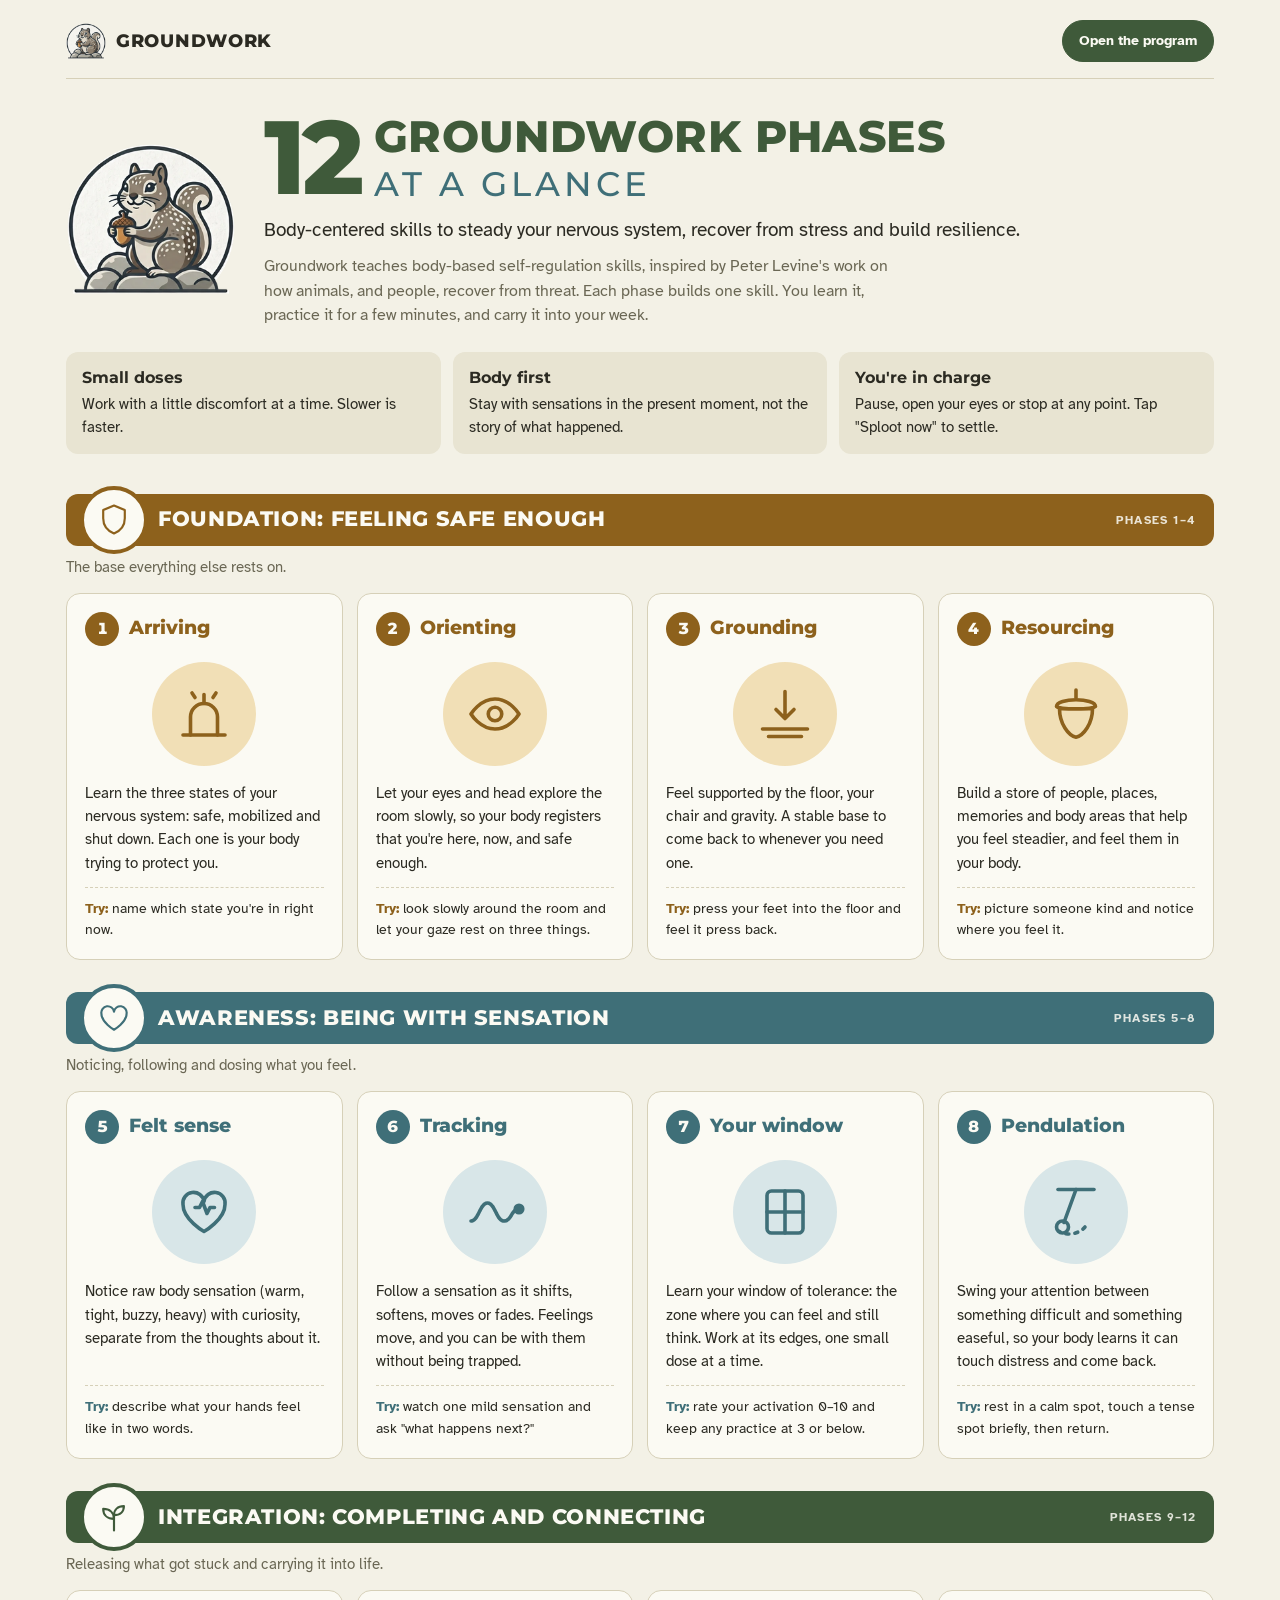
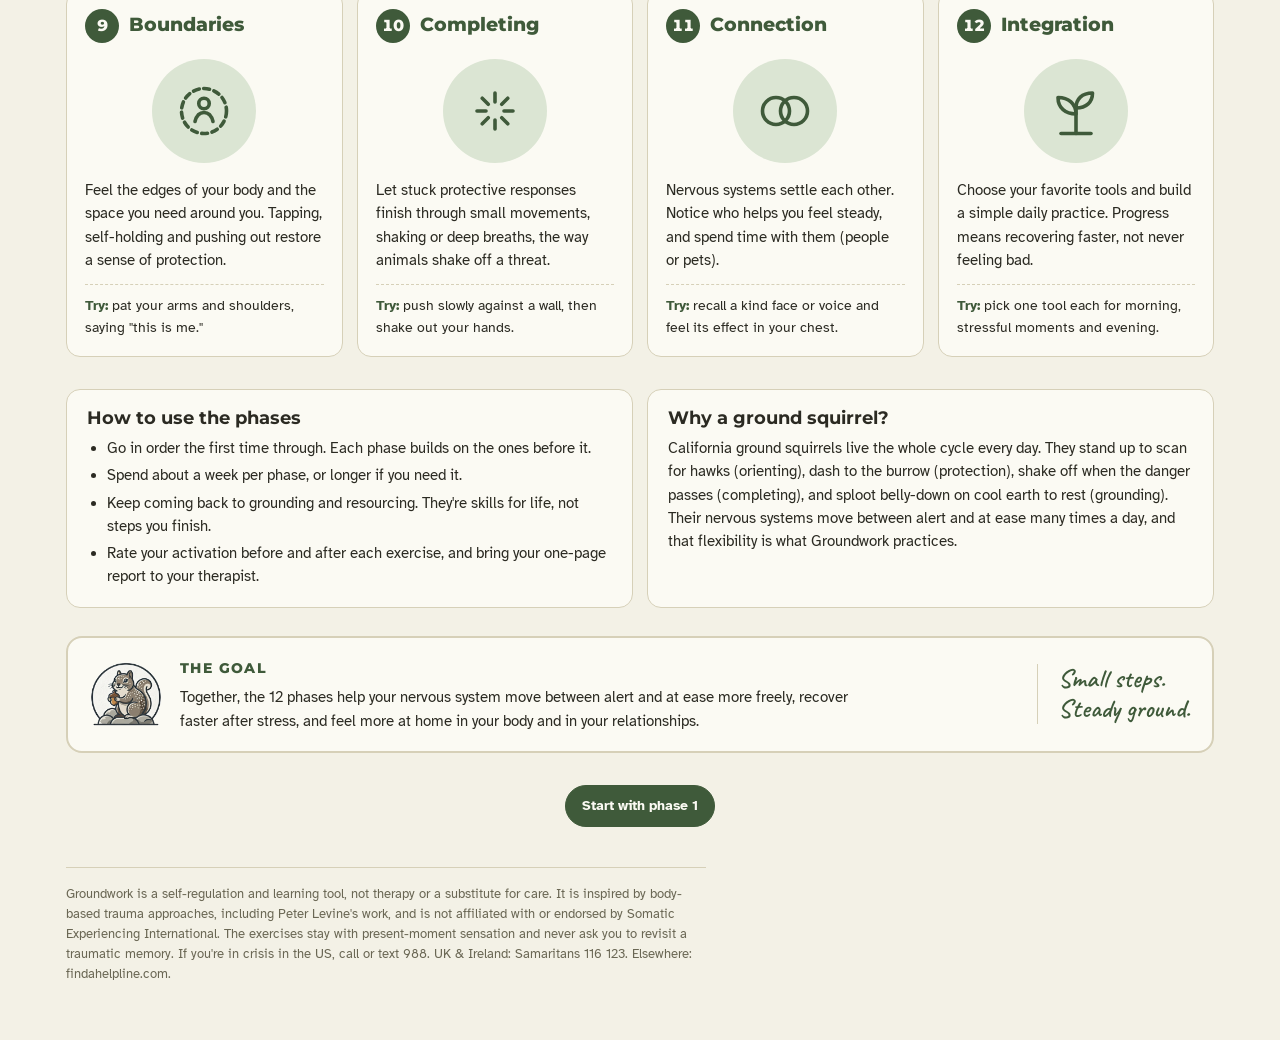
==== about.html @ a7e96fe9 "Add About page and an NIV verse for each phase - about.html: the 12 phases at a glance, as an infogr" ====
<!doctype html>
<html lang="en">
<head>
<meta charset="utf-8">
<meta name="viewport" content="width=device-width, initial-scale=1, viewport-fit=cover">
<title>About Groundwork</title>
<meta name="description" content="The 12 phases of Groundwork at a glance: what each skill is and a one-minute way to try it.">
<link rel="icon" type="image/png" href="assets/favicon.png">
<link rel="apple-touch-icon" href="assets/apple-touch-icon.png">
<link rel="preconnect" href="https://fonts.googleapis.com">
<link rel="stylesheet" href="https://fonts.googleapis.com/css2?family=Caveat:wght@600&family=Montserrat:wght@500;700;800&family=Atkinson+Hyperlegible:ital,wght@0,400;0,700;1,400&display=swap">
<style>
/* Layout: an infographic poster. Logo and title on top, then the 12 phases as numbered cards in three stages (foundation → awareness → integration), four per row on desktop, one column on phones. Tokens match index.html. */
:root {
  --bg: #f3f1e6; --surface: #fbfaf3; --sunk: #e8e4d2; --ink: #2b2a22; --muted: #6a6754; --line: #d6d0b8;
  --grass: #c08a2e; --grass-soft: #f1dfb6; --oak: #3f5a3a; --oak-soft: #dbe5d3; --calm: #3f6f78; --calm-soft: #d8e6e8; --amber: #8d611c;
  --display: "Montserrat", "Avenir Next", "Segoe UI", system-ui, sans-serif;
  --body: "Atkinson Hyperlegible", "Verdana", system-ui, sans-serif;
  color-scheme: light;
}
@media (prefers-color-scheme: dark) { :root:not([data-theme="light"]) {
  --bg: #1d1c16; --surface: #26251d; --sunk: #302e24; --ink: #ece7d6; --muted: #aaa48c; --line: #3f3c30;
  --grass: #e0aa4c; --grass-soft: #44381f; --oak: #9fbf8f; --oak-soft: #2c3627; --calm: #86b9c2; --calm-soft: #23363a; --amber: #e0aa4c; color-scheme: dark } }
:root[data-theme="dark"] {
  --bg: #1d1c16; --surface: #26251d; --sunk: #302e24; --ink: #ece7d6; --muted: #aaa48c; --line: #3f3c30;
  --grass: #e0aa4c; --grass-soft: #44381f; --oak: #9fbf8f; --oak-soft: #2c3627; --calm: #86b9c2; --calm-soft: #23363a; --amber: #e0aa4c; color-scheme: dark }

* { box-sizing: border-box }
:root { padding-top: env(safe-area-inset-top, 0px); padding-bottom: env(safe-area-inset-bottom, 0px) }
body { margin: 0; background: var(--bg); color: var(--ink); font: 16px/1.55 var(--body) }
img { max-width: 100% }
h1, h2, h3 { font-family: var(--display); line-height: 1.15; text-wrap: balance; margin: 0 }
a { color: var(--calm) }
:focus-visible { outline: 3px solid var(--calm); outline-offset: 2px }
.wrap { max-width: 1180px; margin: 0 auto; padding-left: max(16px, env(safe-area-inset-left, 0px)); padding-right: max(16px, env(safe-area-inset-right, 0px)); padding-block: 20px 56px }

nav.top { display: flex; justify-content: space-between; align-items: center; gap: 12px; flex-wrap: wrap; padding-bottom: 16px; border-bottom: 1px solid var(--line) }
nav.top .home { display: flex; align-items: center; gap: 10px; text-decoration: none; color: var(--ink); font: 800 18px var(--display); letter-spacing: .04em; text-transform: uppercase }
nav.top .home img { width: 40px; height: 40px }
.btn { display: inline-block; border: 1px solid var(--line); background: var(--surface); color: var(--ink); padding: 9px 16px; border-radius: 999px; font-weight: 700; font-size: 14px; text-decoration: none }
.btn.primary { background: var(--oak); border-color: var(--oak); color: var(--surface) }

header.hero { display: grid; grid-template-columns: 170px minmax(0, 1fr); gap: 28px; align-items: center; padding-block: 32px 24px }
header.hero > img { width: 170px; height: 170px }
header.hero h1 { display: flex; align-items: center; gap: 14px; margin-bottom: 12px; color: var(--oak) }
header.hero h1 .big { font-size: clamp(64px, 10vw, 104px); font-weight: 800; line-height: .85; letter-spacing: -.04em }
header.hero h1 .stack { display: grid; gap: 4px; text-transform: uppercase }
header.hero h1 .l1 { font-size: clamp(24px, 4vw, 44px); font-weight: 800; letter-spacing: .01em }
header.hero h1 .l2 { font-size: clamp(20px, 3.2vw, 34px); font-weight: 500; letter-spacing: .12em; color: var(--calm) }
header.hero .lede { color: var(--ink); font-size: 19px; margin-bottom: 8px }
header.hero p { margin: 0; max-width: 64ch; color: var(--muted); font-size: 16px }
@media (max-width: 640px) { header.hero { grid-template-columns: minmax(0, 1fr); text-align: center } header.hero > img { width: 130px; height: 130px; margin: 0 auto } header.hero h1 { justify-content: center; text-align: left } header.hero p { margin-inline: auto } }

.principles { display: grid; grid-template-columns: repeat(3, minmax(0, 1fr)); gap: 12px; margin-bottom: 40px }
.principles div { background: var(--sunk); border-radius: 12px; padding: 14px 16px; font-size: 15px }
.principles b { display: block; font-family: var(--display); font-size: 16px; margin-bottom: 2px }
@media (max-width: 720px) { .principles { grid-template-columns: minmax(0, 1fr) } }

section.stage { display: grid; gap: 14px; margin-bottom: 32px }
.banner { position: relative; display: flex; align-items: center; gap: 12px; background: var(--c); color: var(--surface); border-radius: 12px; min-height: 52px; padding: 8px 18px 8px 92px; flex-wrap: wrap; row-gap: 2px }
.banner .badge { position: absolute; left: 14px; top: 50%; transform: translateY(-50%); width: 68px; height: 68px; border-radius: 50%; background: var(--surface); border: 4px solid var(--c); color: var(--c); display: grid; place-items: center }
.banner .badge svg { width: 36px; height: 36px }
.banner h2 { font-size: clamp(16px, 2.2vw, 21px); font-weight: 800; text-transform: uppercase; letter-spacing: .03em; margin-right: auto; color: var(--surface) }
.banner .range { font: 700 12px/1 var(--body); letter-spacing: .1em; text-transform: uppercase; opacity: .85 }
.stage-sub { margin: -4px 0 0; color: var(--muted); font-size: 15px }
.cards { display: grid; grid-template-columns: repeat(4, minmax(0, 1fr)); gap: 14px }
@media (max-width: 980px) { .cards { grid-template-columns: repeat(2, minmax(0, 1fr)) } }
@media (max-width: 560px) { .cards { grid-template-columns: minmax(0, 1fr) } }
.stage.s1 { --c: var(--amber); --c-soft: var(--grass-soft) }
.stage.s2 { --c: var(--calm); --c-soft: var(--calm-soft) }
.stage.s3 { --c: var(--oak); --c-soft: var(--oak-soft) }

.card { background: var(--surface); border: 1px solid var(--line); border-radius: 14px; padding: 18px; display: grid; grid-template-rows: auto auto 1fr auto; gap: 12px; min-width: 0; text-decoration: none; color: var(--ink) }
.card:hover { border-color: var(--c) }
.card .head { display: flex; align-items: flex-start; gap: 10px }
.card .num { flex: none; width: 34px; height: 34px; border-radius: 50%; background: var(--c); color: var(--surface); display: grid; place-items: center; font: 800 16px/1 var(--display); font-variant-numeric: tabular-nums }
.card h3 { font-size: 19px; font-weight: 800; color: var(--c); padding-top: 5px }
.card .art { width: 104px; height: 104px; margin: 4px auto; border-radius: 50%; background: var(--c-soft); display: grid; place-items: center; color: var(--c) }
.card .art svg { width: 60px; height: 60px }
.card p { margin: 0; font-size: 15px }
.card .try { font-size: 14px; border-top: 1px dashed var(--line); padding-top: 10px }
.card .try b { color: var(--c) }

.goal { display: grid; grid-template-columns: 72px minmax(0, 1fr) auto; gap: 18px; align-items: center; border: 2px solid var(--line); border-radius: 16px; padding: 18px 22px; margin-top: 28px; background: var(--surface) }
.goal img { width: 72px; height: 72px }
.goal b { font: 800 14px/1 var(--display); letter-spacing: .1em; text-transform: uppercase; color: var(--oak) }
.goal p { margin: 6px 0 0; font-size: 15px; max-width: 70ch }
.goal .motto { font: 600 26px/1.15 "Caveat", "Segoe Script", cursive; color: var(--oak); border-left: 1px solid var(--line); padding-left: 20px; margin: 0; white-space: nowrap }
@media (max-width: 720px) { .goal { grid-template-columns: 56px minmax(0, 1fr) } .goal img { width: 56px; height: 56px } .goal .motto { grid-column: 1 / -1; border-left: 0; padding-left: 0; text-align: center } }
.notes { display: grid; grid-template-columns: repeat(2, minmax(0, 1fr)); gap: 14px; margin-top: 8px }
.notes > div { border: 1px solid var(--line); border-radius: 14px; padding: 18px 20px; background: var(--surface) }
.notes h2 { font-size: 18px; margin-bottom: 8px }
.notes p, .notes ul { margin: 0; font-size: 15px }
.notes ul { padding-left: 20px; display: grid; gap: 4px }
@media (max-width: 720px) { .notes { grid-template-columns: minmax(0, 1fr) } }
.cta { display: flex; justify-content: center; gap: 12px; flex-wrap: wrap; margin-top: 32px }
footer { color: var(--muted); font-size: 13px; border-top: 1px solid var(--line); margin-top: 40px; padding-top: 16px; max-width: 80ch }
</style>
</head>
<body>
<div class="wrap">
  <nav class="top" aria-label="Site">
    <a class="home" href="./"><img src="assets/emblem.png" alt="">Groundwork</a>
    <a class="btn primary" href="./">Open the program</a>
  </nav>

  <header class="hero">
    <img src="assets/emblem.png" alt="Groundwork logo: a California ground squirrel holding an acorn on rocks">
    <div>
      <h1><span class="big">12</span><span class="stack"><span class="l1">Groundwork phases</span><span class="l2">at a glance</span></span></h1>
      <p class="lede">Body-centered skills to steady your nervous system, recover from stress and build resilience.</p>
      <p>Groundwork teaches body-based self-regulation skills, inspired by Peter Levine's work on how animals, and people, recover from threat. Each phase builds one skill. You learn it, practice it for a few minutes, and carry it into your week.</p>
    </div>
  </header>

  <div class="principles">
    <div><b>Small doses</b>Work with a little discomfort at a time. Slower is faster.</div>
    <div><b>Body first</b>Stay with sensations in the present moment, not the story of what happened.</div>
    <div><b>You're in charge</b>Pause, open your eyes or stop at any point. Tap "Sploot now" to settle.</div>
  </div>

  <section class="stage s1" aria-labelledby="st1">
    <div class="banner"><span class="badge"><svg viewBox="0 0 40 40" fill="none" stroke="currentColor" stroke-width="2.4" stroke-linecap="round" stroke-linejoin="round" aria-hidden="true"><path d="M20 4 8 9v9c0 8 5 14 12 17 7-3 12-9 12-17V9L20 4Z"/></svg></span><h2 id="st1">Foundation: feeling safe enough</h2><span class="range">Phases 1–4</span></div>
    <p class="stage-sub">The base everything else rests on.</p>
    <div class="cards">
      <a class="card" href="./#phase-1">
        <div class="head"><span class="num">1</span><h3>Arriving</h3></div>
        <div class="art"><svg viewBox="0 0 40 40" fill="none" stroke="currentColor" stroke-width="2.4" stroke-linecap="round" stroke-linejoin="round" aria-hidden="true"><path d="M6 34h28"/><path d="M11 34V22a9 9 0 0 1 18 0v12"/><path d="M20 13V7m-6 2-2-3m14 3 2-3"/></svg></div>
        <p>Learn the three states of your nervous system: safe, mobilized and shut down. Each one is your body trying to protect you.</p>
        <div class="try"><b>Try:</b> name which state you're in right now.</div>
      </a>
      <a class="card" href="./#phase-2">
        <div class="head"><span class="num">2</span><h3>Orienting</h3></div>
        <div class="art"><svg viewBox="0 0 40 40" fill="none" stroke="currentColor" stroke-width="2.4" stroke-linecap="round" stroke-linejoin="round" aria-hidden="true"><path d="M4 20s6-10 16-10 16 10 16 10-6 10-16 10S4 20 4 20Z"/><circle cx="20" cy="20" r="4.5"/></svg></div>
        <p>Let your eyes and head explore the room slowly, so your body registers that you're here, now, and safe enough.</p>
        <div class="try"><b>Try:</b> look slowly around the room and let your gaze rest on three things.</div>
      </a>
      <a class="card" href="./#phase-3">
        <div class="head"><span class="num">3</span><h3>Grounding</h3></div>
        <div class="art"><svg viewBox="0 0 40 40" fill="none" stroke="currentColor" stroke-width="2.4" stroke-linecap="round" stroke-linejoin="round" aria-hidden="true"><path d="M20 5v18m-6-6 6 6 6-6"/><path d="M5 30h30M9 35h22"/></svg></div>
        <p>Feel supported by the floor, your chair and gravity. A stable base to come back to whenever you need one.</p>
        <div class="try"><b>Try:</b> press your feet into the floor and feel it press back.</div>
      </a>
      <a class="card" href="./#phase-4">
        <div class="head"><span class="num">4</span><h3>Resourcing</h3></div>
        <div class="art"><svg viewBox="0 0 40 40" fill="none" stroke="currentColor" stroke-width="2.4" stroke-linecap="round" stroke-linejoin="round" aria-hidden="true"><path d="M20 4v5"/><path d="M7 15c0-6 26-6 26 0 0 2-26 2-26 0Z"/><path d="M9 16.5h22c0 10-6 18-11 19-5-1-11-9-11-19Z"/></svg></div>
        <p>Build a store of people, places, memories and body areas that help you feel steadier, and feel them in your body.</p>
        <div class="try"><b>Try:</b> picture someone kind and notice where you feel it.</div>
      </a>
    </div>
  </section>

  <section class="stage s2" aria-labelledby="st2">
    <div class="banner"><span class="badge"><svg viewBox="0 0 40 40" fill="none" stroke="currentColor" stroke-width="2.4" stroke-linecap="round" stroke-linejoin="round" aria-hidden="true"><path d="M20 33S6 25 6 15a7 7 0 0 1 14-2 7 7 0 0 1 14 2c0 10-14 18-14 18Z"/></svg></span><h2 id="st2">Awareness: being with sensation</h2><span class="range">Phases 5–8</span></div>
    <p class="stage-sub">Noticing, following and dosing what you feel.</p>
    <div class="cards">
      <a class="card" href="./#phase-5">
        <div class="head"><span class="num">5</span><h3>Felt sense</h3></div>
        <div class="art"><svg viewBox="0 0 40 40" fill="none" stroke="currentColor" stroke-width="2.4" stroke-linecap="round" stroke-linejoin="round" aria-hidden="true"><path d="M20 33S6 25 6 15a7 7 0 0 1 14-2 7 7 0 0 1 14 2c0 10-14 18-14 18Z"/><path d="M14 17h3l2-4 3 8 2-4h3"/></svg></div>
        <p>Notice raw body sensation (warm, tight, buzzy, heavy) with curiosity, separate from the thoughts about it.</p>
        <div class="try"><b>Try:</b> describe what your hands feel like in two words.</div>
      </a>
      <a class="card" href="./#phase-6">
        <div class="head"><span class="num">6</span><h3>Tracking</h3></div>
        <div class="art"><svg viewBox="0 0 40 40" fill="none" stroke="currentColor" stroke-width="2.4" stroke-linecap="round" stroke-linejoin="round" aria-hidden="true"><path d="M4 26c5 0 6-12 11-12s6 12 11 12 5-8 10-8" stroke-dasharray="1 0"/><circle cx="36" cy="18" r="2.5" fill="currentColor"/></svg></div>
        <p>Follow a sensation as it shifts, softens, moves or fades. Feelings move, and you can be with them without being trapped.</p>
        <div class="try"><b>Try:</b> watch one mild sensation and ask "what happens next?"</div>
      </a>
      <a class="card" href="./#phase-7">
        <div class="head"><span class="num">7</span><h3>Your window</h3></div>
        <div class="art"><svg viewBox="0 0 40 40" fill="none" stroke="currentColor" stroke-width="2.4" stroke-linecap="round" stroke-linejoin="round" aria-hidden="true"><rect x="8" y="6" width="24" height="28" rx="3"/><path d="M8 20h24M20 6v28"/></svg></div>
        <p>Learn your window of tolerance: the zone where you can feel and still think. Work at its edges, one small dose at a time.</p>
        <div class="try"><b>Try:</b> rate your activation 0–10 and keep any practice at 3 or below.</div>
      </a>
      <a class="card" href="./#phase-8">
        <div class="head"><span class="num">8</span><h3>Pendulation</h3></div>
        <div class="art"><svg viewBox="0 0 40 40" fill="none" stroke="currentColor" stroke-width="2.4" stroke-linecap="round" stroke-linejoin="round" aria-hidden="true"><path d="M8 5h24"/><path d="M20 5l-8 22"/><circle cx="11" cy="30" r="4"/><path d="M26 30a14 14 0 0 1-17 3" stroke-dasharray="2 4"/></svg></div>
        <p>Swing your attention between something difficult and something easeful, so your body learns it can touch distress and come back.</p>
        <div class="try"><b>Try:</b> rest in a calm spot, touch a tense spot briefly, then return.</div>
      </a>
    </div>
  </section>

  <section class="stage s3" aria-labelledby="st3">
    <div class="banner"><span class="badge"><svg viewBox="0 0 40 40" fill="none" stroke="currentColor" stroke-width="2.4" stroke-linecap="round" stroke-linejoin="round" aria-hidden="true"><path d="M20 35V18"/><path d="M20 22c0-7-5-11-12-11 0 7 5 11 12 11Z"/><path d="M20 18c0-6 4-10 11-10 0 6-4 10-11 10Z"/></svg></span><h2 id="st3">Integration: completing and connecting</h2><span class="range">Phases 9–12</span></div>
    <p class="stage-sub">Releasing what got stuck and carrying it into life.</p>
    <div class="cards">
      <a class="card" href="./#phase-9">
        <div class="head"><span class="num">9</span><h3>Boundaries</h3></div>
        <div class="art"><svg viewBox="0 0 40 40" fill="none" stroke="currentColor" stroke-width="2.4" stroke-linecap="round" stroke-linejoin="round" aria-hidden="true"><circle cx="20" cy="20" r="15" stroke-dasharray="4 3"/><circle cx="20" cy="15" r="3.5"/><path d="M14 27c1-4 3-6 6-6s5 2 6 6"/></svg></div>
        <p>Feel the edges of your body and the space you need around you. Tapping, self-holding and pushing out restore a sense of protection.</p>
        <div class="try"><b>Try:</b> pat your arms and shoulders, saying "this is me."</div>
      </a>
      <a class="card" href="./#phase-10">
        <div class="head"><span class="num">10</span><h3>Completing</h3></div>
        <div class="art"><svg viewBox="0 0 40 40" fill="none" stroke="currentColor" stroke-width="2.4" stroke-linecap="round" stroke-linejoin="round" aria-hidden="true"><path d="M20 8v6M20 26v6M8 20h6M26 20h6M11.5 11.5l4 4M24.5 24.5l4 4M28.5 11.5l-4 4M15.5 24.5l-4 4"/></svg></div>
        <p>Let stuck protective responses finish through small movements, shaking or deep breaths, the way animals shake off a threat.</p>
        <div class="try"><b>Try:</b> push slowly against a wall, then shake out your hands.</div>
      </a>
      <a class="card" href="./#phase-11">
        <div class="head"><span class="num">11</span><h3>Connection</h3></div>
        <div class="art"><svg viewBox="0 0 40 40" fill="none" stroke="currentColor" stroke-width="2.4" stroke-linecap="round" stroke-linejoin="round" aria-hidden="true"><circle cx="14" cy="20" r="9"/><circle cx="26" cy="20" r="9"/></svg></div>
        <p>Nervous systems settle each other. Notice who helps you feel steady, and spend time with them (people or pets).</p>
        <div class="try"><b>Try:</b> recall a kind face or voice and feel its effect in your chest.</div>
      </a>
      <a class="card" href="./#phase-12">
        <div class="head"><span class="num">12</span><h3>Integration</h3></div>
        <div class="art"><svg viewBox="0 0 40 40" fill="none" stroke="currentColor" stroke-width="2.4" stroke-linecap="round" stroke-linejoin="round" aria-hidden="true"><path d="M20 35V18"/><path d="M20 22c0-7-5-11-12-11 0 7 5 11 12 11Z"/><path d="M20 18c0-6 4-10 11-10 0 6-4 10-11 10Z"/><path d="M10 35h20"/></svg></div>
        <p>Choose your favorite tools and build a simple daily practice. Progress means recovering faster, not never feeling bad.</p>
        <div class="try"><b>Try:</b> pick one tool each for morning, stressful moments and evening.</div>
      </a>
    </div>
  </section>

  <div class="notes">
    <div>
      <h2>How to use the phases</h2>
      <ul>
        <li>Go in order the first time through. Each phase builds on the ones before it.</li>
        <li>Spend about a week per phase, or longer if you need it.</li>
        <li>Keep coming back to grounding and resourcing. They're skills for life, not steps you finish.</li>
        <li>Rate your activation before and after each exercise, and bring your one-page report to your therapist.</li>
      </ul>
    </div>
    <div>
      <h2>Why a ground squirrel?</h2>
      <p>California ground squirrels live the whole cycle every day. They stand up to scan for hawks (orienting), dash to the burrow (protection), shake off when the danger passes (completing), and sploot belly-down on cool earth to rest (grounding). Their nervous systems move between alert and at ease many times a day, and that flexibility is what Groundwork practices.</p>
    </div>
  </div>

  <div class="goal">
    <img src="assets/emblem.png" alt="">
    <div><b>The goal</b><p>Together, the 12 phases help your nervous system move between alert and at ease more freely, recover faster after stress, and feel more at home in your body and in your relationships.</p></div>
    <p class="motto">Small steps.<br>Steady ground.</p>
  </div>

  <div class="cta"><a class="btn primary" href="./">Start with phase 1</a></div>

  <footer>Groundwork is a self-regulation and learning tool, not therapy or a substitute for care. It is inspired by body-based trauma approaches, including Peter Levine's work, and is not affiliated with or endorsed by Somatic Experiencing International. The exercises stay with present-moment sensation and never ask you to revisit a traumatic memory. If you're in crisis in the US, call or text 988. UK &amp; Ireland: Samaritans 116 123. Elsewhere: findahelpline.com.</footer>
</div>
</body>
</html>
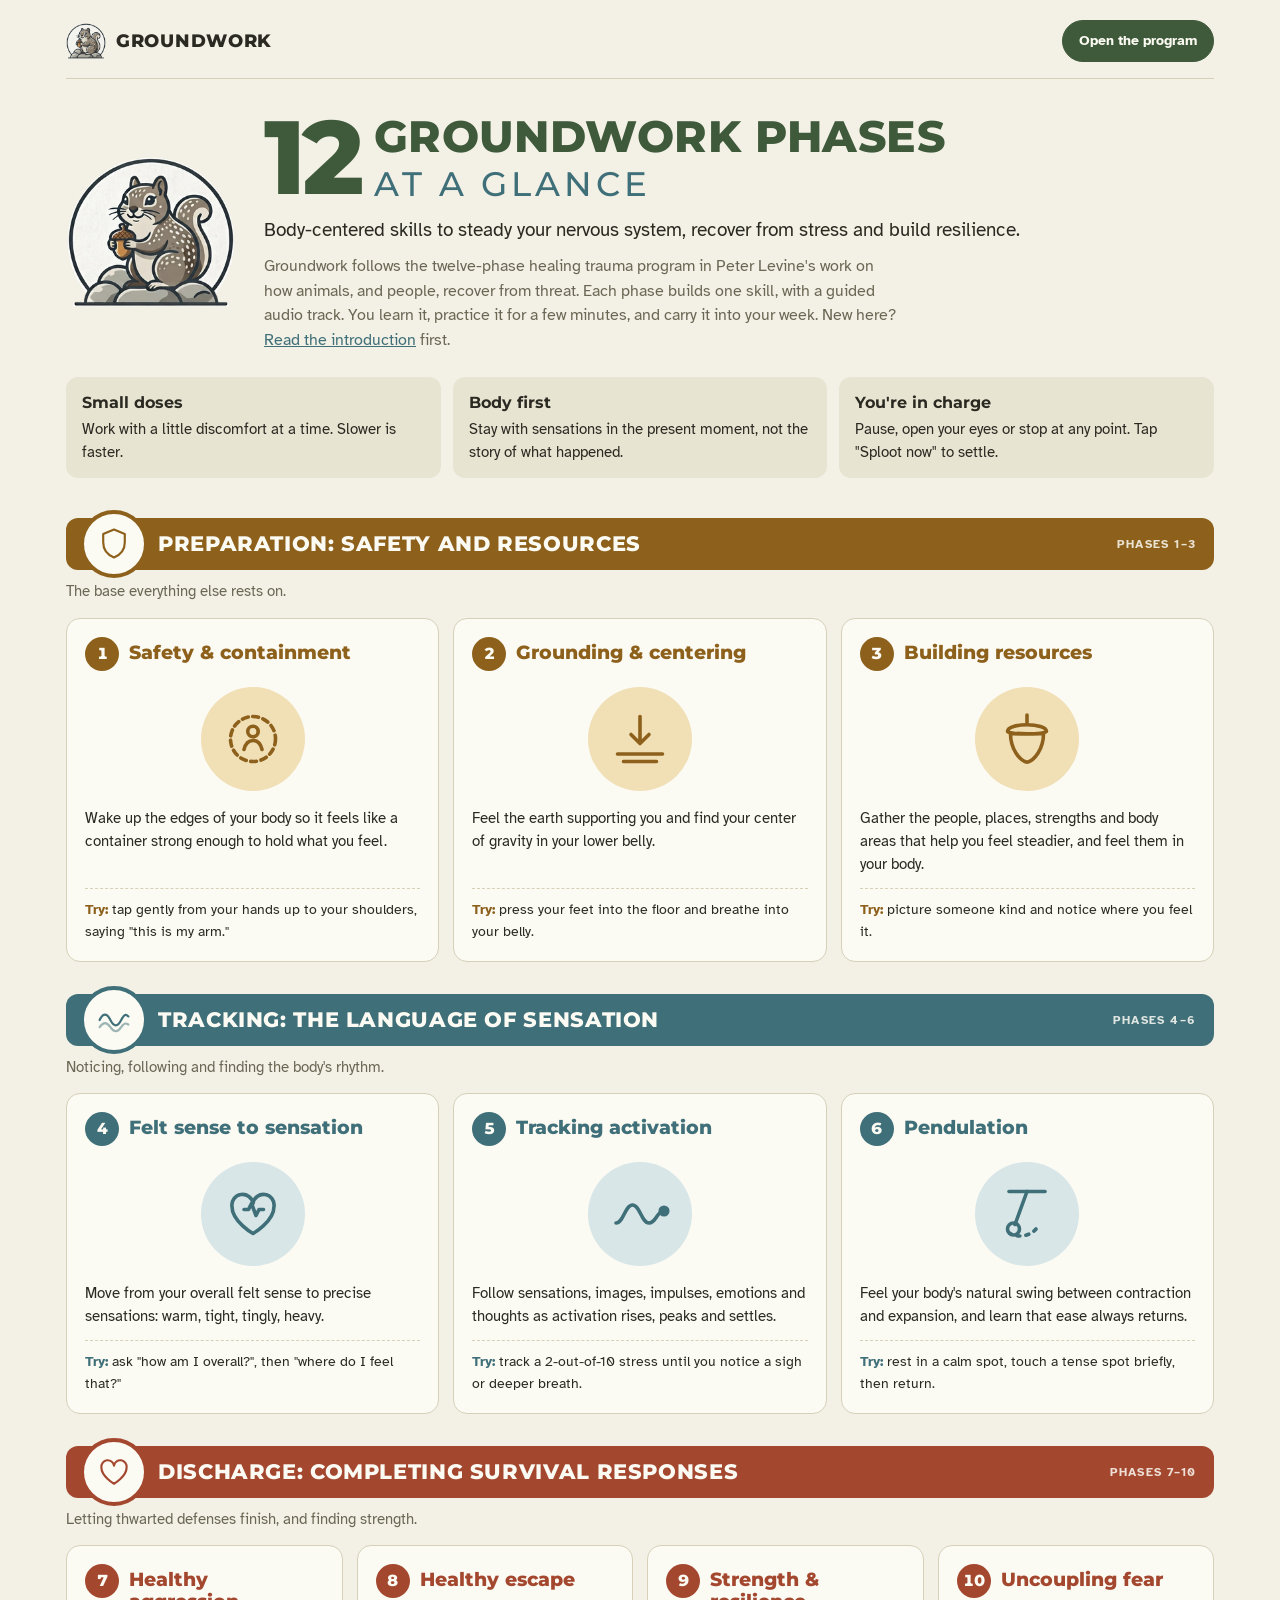
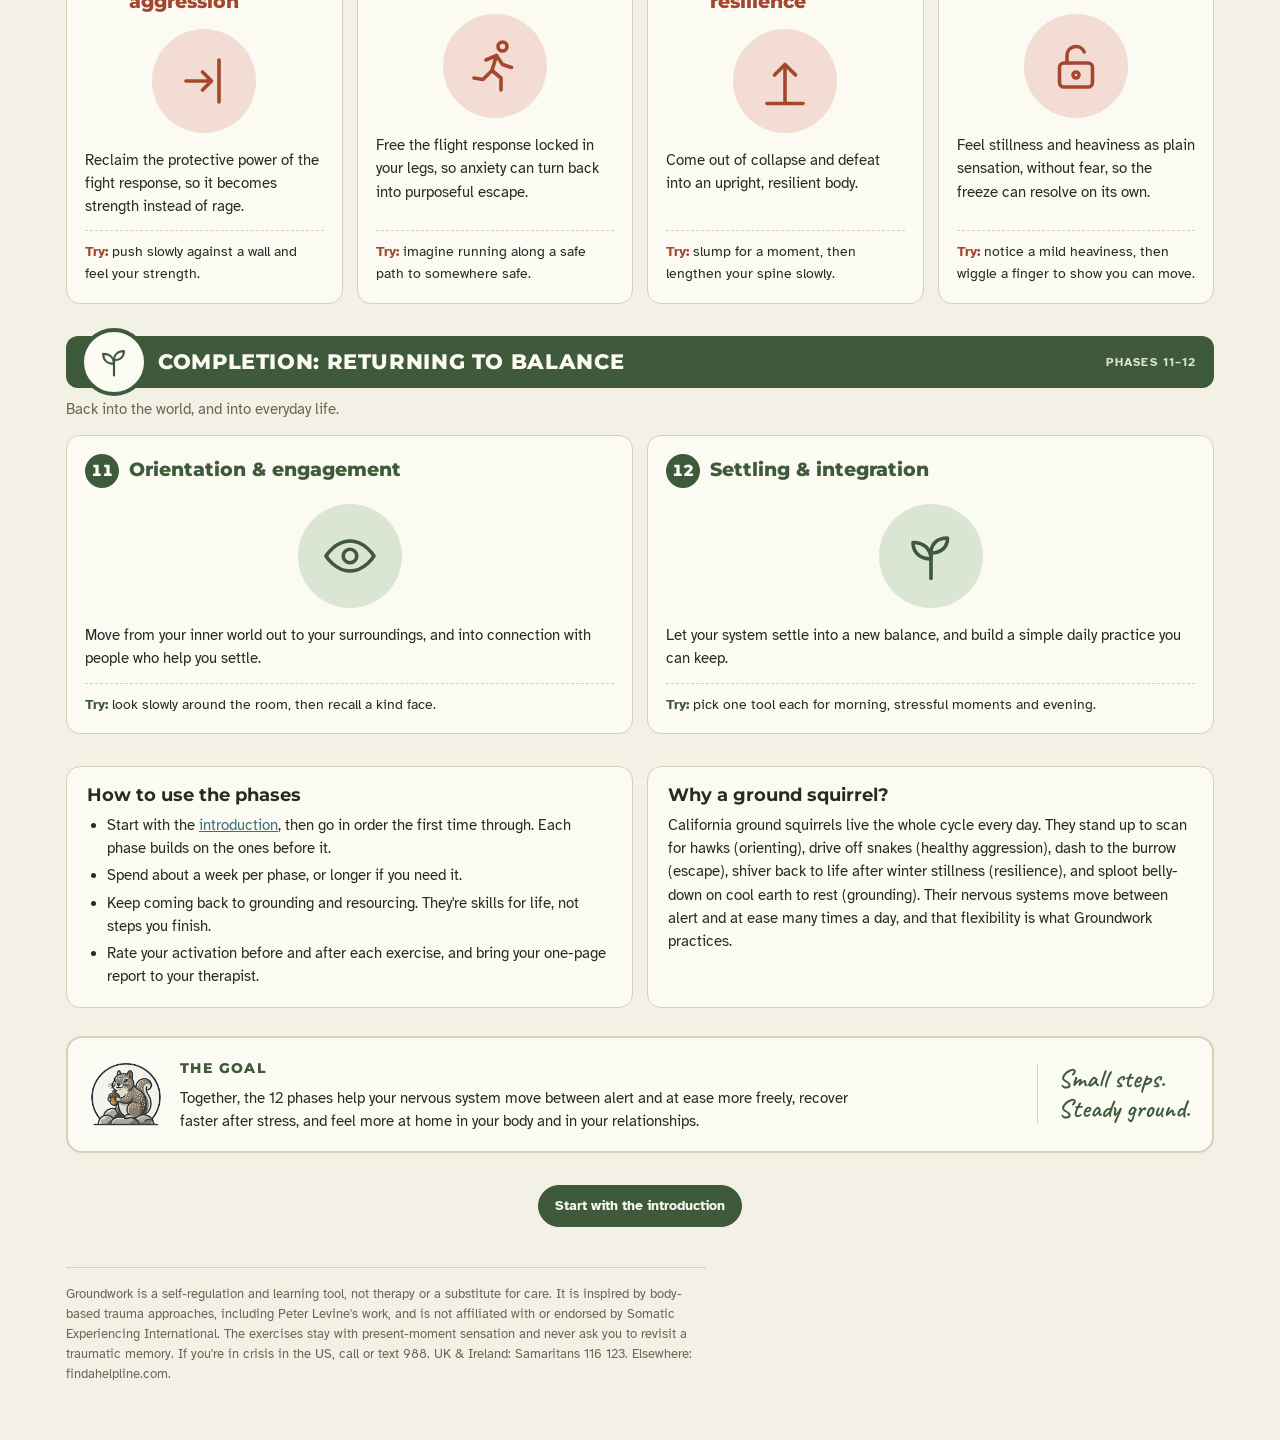
==== commit 2b854370: "Restructure Groundwork around Levine's twelve-phase program Add an Introduction (what trauma is, cau" ====
--- a/about.html
+++ b/about.html
@@ -13,17 +13,17 @@
 /* Layout: an infographic poster. Logo and title on top, then the 12 phases as numbered cards in three stages (foundation → awareness → integration), four per row on desktop, one column on phones. Tokens match index.html. */
 :root {
   --bg: #f3f1e6; --surface: #fbfaf3; --sunk: #e8e4d2; --ink: #2b2a22; --muted: #6a6754; --line: #d6d0b8;
-  --grass: #c08a2e; --grass-soft: #f1dfb6; --oak: #3f5a3a; --oak-soft: #dbe5d3; --calm: #3f6f78; --calm-soft: #d8e6e8; --amber: #8d611c;
+  --grass: #c08a2e; --grass-soft: #f1dfb6; --oak: #3f5a3a; --oak-soft: #dbe5d3; --calm: #3f6f78; --calm-soft: #d8e6e8; --amber: #8d611c; --adobe: #a4472f; --adobe-soft: #f2dcd3;
   --display: "Montserrat", "Avenir Next", "Segoe UI", system-ui, sans-serif;
   --body: "Atkinson Hyperlegible", "Verdana", system-ui, sans-serif;
   color-scheme: light;
 }
 @media (prefers-color-scheme: dark) { :root:not([data-theme="light"]) {
   --bg: #1d1c16; --surface: #26251d; --sunk: #302e24; --ink: #ece7d6; --muted: #aaa48c; --line: #3f3c30;
-  --grass: #e0aa4c; --grass-soft: #44381f; --oak: #9fbf8f; --oak-soft: #2c3627; --calm: #86b9c2; --calm-soft: #23363a; --amber: #e0aa4c; color-scheme: dark } }
+  --grass: #e0aa4c; --grass-soft: #44381f; --oak: #9fbf8f; --oak-soft: #2c3627; --calm: #86b9c2; --calm-soft: #23363a; --amber: #e0aa4c; --adobe: #e08a6e; --adobe-soft: #3d2620; color-scheme: dark } }
 :root[data-theme="dark"] {
   --bg: #1d1c16; --surface: #26251d; --sunk: #302e24; --ink: #ece7d6; --muted: #aaa48c; --line: #3f3c30;
-  --grass: #e0aa4c; --grass-soft: #44381f; --oak: #9fbf8f; --oak-soft: #2c3627; --calm: #86b9c2; --calm-soft: #23363a; --amber: #e0aa4c; color-scheme: dark }
+  --grass: #e0aa4c; --grass-soft: #44381f; --oak: #9fbf8f; --oak-soft: #2c3627; --calm: #86b9c2; --calm-soft: #23363a; --amber: #e0aa4c; --adobe: #e08a6e; --adobe-soft: #3d2620; color-scheme: dark }
 
 * { box-sizing: border-box }
 :root { padding-top: env(safe-area-inset-top, 0px); padding-bottom: env(safe-area-inset-bottom, 0px) }
@@ -63,12 +63,13 @@
 .banner h2 { font-size: clamp(16px, 2.2vw, 21px); font-weight: 800; text-transform: uppercase; letter-spacing: .03em; margin-right: auto; color: var(--surface) }
 .banner .range { font: 700 12px/1 var(--body); letter-spacing: .1em; text-transform: uppercase; opacity: .85 }
 .stage-sub { margin: -4px 0 0; color: var(--muted); font-size: 15px }
-.cards { display: grid; grid-template-columns: repeat(4, minmax(0, 1fr)); gap: 14px }
+.cards { display: grid; grid-template-columns: repeat(auto-fit, minmax(220px, 1fr)); gap: 14px }
 @media (max-width: 980px) { .cards { grid-template-columns: repeat(2, minmax(0, 1fr)) } }
 @media (max-width: 560px) { .cards { grid-template-columns: minmax(0, 1fr) } }
 .stage.s1 { --c: var(--amber); --c-soft: var(--grass-soft) }
 .stage.s2 { --c: var(--calm); --c-soft: var(--calm-soft) }
-.stage.s3 { --c: var(--oak); --c-soft: var(--oak-soft) }
+.stage.s3 { --c: var(--adobe); --c-soft: var(--adobe-soft) }
+.stage.s4 { --c: var(--oak); --c-soft: var(--oak-soft) }
 
 .card { background: var(--surface); border: 1px solid var(--line); border-radius: 14px; padding: 18px; display: grid; grid-template-rows: auto auto 1fr auto; gap: 12px; min-width: 0; text-decoration: none; color: var(--ink) }
 .card:hover { border-color: var(--c) }
@@ -109,7 +110,7 @@
     <div>
       <h1><span class="big">12</span><span class="stack"><span class="l1">Groundwork phases</span><span class="l2">at a glance</span></span></h1>
       <p class="lede">Body-centered skills to steady your nervous system, recover from stress and build resilience.</p>
-      <p>Groundwork teaches body-based self-regulation skills, inspired by Peter Levine's work on how animals, and people, recover from threat. Each phase builds one skill. You learn it, practice it for a few minutes, and carry it into your week.</p>
+      <p>Groundwork follows the twelve-phase healing trauma program in Peter Levine's work on how animals, and people, recover from threat. Each phase builds one skill, with a guided audio track. You learn it, practice it for a few minutes, and carry it into your week. New here? <a href="./#intro">Read the introduction</a> first.</p>
     </div>
   </header>
 
@@ -120,93 +121,100 @@
   </div>
 
   <section class="stage s1" aria-labelledby="st1">
-    <div class="banner"><span class="badge"><svg viewBox="0 0 40 40" fill="none" stroke="currentColor" stroke-width="2.4" stroke-linecap="round" stroke-linejoin="round" aria-hidden="true"><path d="M20 4 8 9v9c0 8 5 14 12 17 7-3 12-9 12-17V9L20 4Z"/></svg></span><h2 id="st1">Foundation: feeling safe enough</h2><span class="range">Phases 1–4</span></div>
+    <div class="banner"><span class="badge"><svg viewBox="0 0 40 40" fill="none" stroke="currentColor" stroke-width="2.4" stroke-linecap="round" stroke-linejoin="round" aria-hidden="true"><path d="M20 4 8 9v9c0 8 5 14 12 17 7-3 12-9 12-17V9L20 4Z"/></svg></span><h2 id="st1">Preparation: safety and resources</h2><span class="range">Phases 1–3</span></div>
     <p class="stage-sub">The base everything else rests on.</p>
     <div class="cards">
       <a class="card" href="./#phase-1">
-        <div class="head"><span class="num">1</span><h3>Arriving</h3></div>
-        <div class="art"><svg viewBox="0 0 40 40" fill="none" stroke="currentColor" stroke-width="2.4" stroke-linecap="round" stroke-linejoin="round" aria-hidden="true"><path d="M6 34h28"/><path d="M11 34V22a9 9 0 0 1 18 0v12"/><path d="M20 13V7m-6 2-2-3m14 3 2-3"/></svg></div>
-        <p>Learn the three states of your nervous system: safe, mobilized and shut down. Each one is your body trying to protect you.</p>
-        <div class="try"><b>Try:</b> name which state you're in right now.</div>
+        <div class="head"><span class="num">1</span><h3>Safety &amp; containment</h3></div>
+        <div class="art"><svg viewBox="0 0 40 40" fill="none" stroke="currentColor" stroke-width="2.4" stroke-linecap="round" stroke-linejoin="round" aria-hidden="true"><circle cx="20" cy="20" r="15" stroke-dasharray="4 3"/><circle cx="20" cy="15" r="3.5"/><path d="M14 27c1-4 3-6 6-6s5 2 6 6"/></svg></div>
+        <p>Wake up the edges of your body so it feels like a container strong enough to hold what you feel.</p>
+        <div class="try"><b>Try:</b> tap gently from your hands up to your shoulders, saying "this is my arm."</div>
       </a>
       <a class="card" href="./#phase-2">
-        <div class="head"><span class="num">2</span><h3>Orienting</h3></div>
+        <div class="head"><span class="num">2</span><h3>Grounding &amp; centering</h3></div>
+        <div class="art"><svg viewBox="0 0 40 40" fill="none" stroke="currentColor" stroke-width="2.4" stroke-linecap="round" stroke-linejoin="round" aria-hidden="true"><path d="M20 5v18m-6-6 6 6 6-6"/><path d="M5 30h30M9 35h22"/></svg></div>
+        <p>Feel the earth supporting you and find your center of gravity in your lower belly.</p>
+        <div class="try"><b>Try:</b> press your feet into the floor and breathe into your belly.</div>
+      </a>
+      <a class="card" href="./#phase-3">
+        <div class="head"><span class="num">3</span><h3>Building resources</h3></div>
+        <div class="art"><svg viewBox="0 0 40 40" fill="none" stroke="currentColor" stroke-width="2.4" stroke-linecap="round" stroke-linejoin="round" aria-hidden="true"><path d="M20 4v5"/><path d="M7 15c0-6 26-6 26 0 0 2-26 2-26 0Z"/><path d="M9 16.5h22c0 10-6 18-11 19-5-1-11-9-11-19Z"/></svg></div>
+        <p>Gather the people, places, strengths and body areas that help you feel steadier, and feel them in your body.</p>
+        <div class="try"><b>Try:</b> picture someone kind and notice where you feel it.</div>
+      </a>
+    </div>
+  </section>
+
+  <section class="stage s2" aria-labelledby="st2">
+    <div class="banner"><span class="badge"><svg viewBox="0 0 40 40" fill="none" stroke="currentColor" stroke-width="2.4" stroke-linecap="round" stroke-linejoin="round" aria-hidden="true"><path d="M4 20c4-8 8-8 12 0s8 8 12 0 6-6 8-4"/><path d="M4 28c4-6 8-6 12 0s8 6 12 0 6-4 8-3" opacity=".5"/></svg></span><h2 id="st2">Tracking: the language of sensation</h2><span class="range">Phases 4–6</span></div>
+    <p class="stage-sub">Noticing, following and finding the body's rhythm.</p>
+    <div class="cards">
+      <a class="card" href="./#phase-4">
+        <div class="head"><span class="num">4</span><h3>Felt sense to sensation</h3></div>
+        <div class="art"><svg viewBox="0 0 40 40" fill="none" stroke="currentColor" stroke-width="2.4" stroke-linecap="round" stroke-linejoin="round" aria-hidden="true"><path d="M20 33S6 25 6 15a7 7 0 0 1 14-2 7 7 0 0 1 14 2c0 10-14 18-14 18Z"/><path d="M14 17h3l2-4 3 8 2-4h3"/></svg></div>
+        <p>Move from your overall felt sense to precise sensations: warm, tight, tingly, heavy.</p>
+        <div class="try"><b>Try:</b> ask "how am I overall?", then "where do I feel that?"</div>
+      </a>
+      <a class="card" href="./#phase-5">
+        <div class="head"><span class="num">5</span><h3>Tracking activation</h3></div>
+        <div class="art"><svg viewBox="0 0 40 40" fill="none" stroke="currentColor" stroke-width="2.4" stroke-linecap="round" stroke-linejoin="round" aria-hidden="true"><path d="M4 26c5 0 6-12 11-12s6 12 11 12 5-8 10-8"/><circle cx="36" cy="18" r="2.5" fill="currentColor"/></svg></div>
+        <p>Follow sensations, images, impulses, emotions and thoughts as activation rises, peaks and settles.</p>
+        <div class="try"><b>Try:</b> track a 2-out-of-10 stress until you notice a sigh or deeper breath.</div>
+      </a>
+      <a class="card" href="./#phase-6">
+        <div class="head"><span class="num">6</span><h3>Pendulation</h3></div>
+        <div class="art"><svg viewBox="0 0 40 40" fill="none" stroke="currentColor" stroke-width="2.4" stroke-linecap="round" stroke-linejoin="round" aria-hidden="true"><path d="M8 5h24"/><path d="M20 5l-8 22"/><circle cx="11" cy="30" r="4"/><path d="M26 30a14 14 0 0 1-17 3" stroke-dasharray="2 4"/></svg></div>
+        <p>Feel your body's natural swing between contraction and expansion, and learn that ease always returns.</p>
+        <div class="try"><b>Try:</b> rest in a calm spot, touch a tense spot briefly, then return.</div>
+      </a>
+    </div>
+  </section>
+
+  <section class="stage s3" aria-labelledby="st3">
+    <div class="banner"><span class="badge"><svg viewBox="0 0 40 40" fill="none" stroke="currentColor" stroke-width="2.4" stroke-linecap="round" stroke-linejoin="round" aria-hidden="true"><path d="M20 33S6 25 6 15a7 7 0 0 1 14-2 7 7 0 0 1 14 2c0 10-14 18-14 18Z"/></svg></span><h2 id="st3">Discharge: completing survival responses</h2><span class="range">Phases 7–10</span></div>
+    <p class="stage-sub">Letting thwarted defenses finish, and finding strength.</p>
+    <div class="cards">
+      <a class="card" href="./#phase-7">
+        <div class="head"><span class="num">7</span><h3>Healthy aggression</h3></div>
+        <div class="art"><svg viewBox="0 0 40 40" fill="none" stroke="currentColor" stroke-width="2.4" stroke-linecap="round" stroke-linejoin="round" aria-hidden="true"><path d="M30 6v28"/><path d="M8 20h16m-5-6 6 6-6 6"/></svg></div>
+        <p>Reclaim the protective power of the fight response, so it becomes strength instead of rage.</p>
+        <div class="try"><b>Try:</b> push slowly against a wall and feel your strength.</div>
+      </a>
+      <a class="card" href="./#phase-8">
+        <div class="head"><span class="num">8</span><h3>Healthy escape</h3></div>
+        <div class="art"><svg viewBox="0 0 40 40" fill="none" stroke="currentColor" stroke-width="2.4" stroke-linecap="round" stroke-linejoin="round" aria-hidden="true"><circle cx="25" cy="7" r="3"/><path d="M14 16l7-3 4 6 6 2"/><path d="M21 13l-3 10 6 5v8"/><path d="M18 23l-6 6-6-1"/></svg></div>
+        <p>Free the flight response locked in your legs, so anxiety can turn back into purposeful escape.</p>
+        <div class="try"><b>Try:</b> imagine running along a safe path to somewhere safe.</div>
+      </a>
+      <a class="card" href="./#phase-9">
+        <div class="head"><span class="num">9</span><h3>Strength &amp; resilience</h3></div>
+        <div class="art"><svg viewBox="0 0 40 40" fill="none" stroke="currentColor" stroke-width="2.4" stroke-linecap="round" stroke-linejoin="round" aria-hidden="true"><path d="M20 35V9m-7 7 7-7 7 7"/><path d="M8 35h24"/></svg></div>
+        <p>Come out of collapse and defeat into an upright, resilient body.</p>
+        <div class="try"><b>Try:</b> slump for a moment, then lengthen your spine slowly.</div>
+      </a>
+      <a class="card" href="./#phase-10">
+        <div class="head"><span class="num">10</span><h3>Uncoupling fear</h3></div>
+        <div class="art"><svg viewBox="0 0 40 40" fill="none" stroke="currentColor" stroke-width="2.4" stroke-linecap="round" stroke-linejoin="round" aria-hidden="true"><rect x="9" y="18" width="22" height="16" rx="3"/><path d="M14 18v-5a6 6 0 0 1 11.5-2.4"/><circle cx="20" cy="26" r="2"/></svg></div>
+        <p>Feel stillness and heaviness as plain sensation, without fear, so the freeze can resolve on its own.</p>
+        <div class="try"><b>Try:</b> notice a mild heaviness, then wiggle a finger to show you can move.</div>
+      </a>
+    </div>
+  </section>
+
+  <section class="stage s4" aria-labelledby="st4">
+    <div class="banner"><span class="badge"><svg viewBox="0 0 40 40" fill="none" stroke="currentColor" stroke-width="2.4" stroke-linecap="round" stroke-linejoin="round" aria-hidden="true"><path d="M20 35V18"/><path d="M20 22c0-7-5-11-12-11 0 7 5 11 12 11Z"/><path d="M20 18c0-6 4-10 11-10 0 6-4 10-11 10Z"/></svg></span><h2 id="st4">Completion: returning to balance</h2><span class="range">Phases 11–12</span></div>
+    <p class="stage-sub">Back into the world, and into everyday life.</p>
+    <div class="cards">
+      <a class="card" href="./#phase-11">
+        <div class="head"><span class="num">11</span><h3>Orientation &amp; engagement</h3></div>
         <div class="art"><svg viewBox="0 0 40 40" fill="none" stroke="currentColor" stroke-width="2.4" stroke-linecap="round" stroke-linejoin="round" aria-hidden="true"><path d="M4 20s6-10 16-10 16 10 16 10-6 10-16 10S4 20 4 20Z"/><circle cx="20" cy="20" r="4.5"/></svg></div>
-        <p>Let your eyes and head explore the room slowly, so your body registers that you're here, now, and safe enough.</p>
-        <div class="try"><b>Try:</b> look slowly around the room and let your gaze rest on three things.</div>
-      </a>
-      <a class="card" href="./#phase-3">
-        <div class="head"><span class="num">3</span><h3>Grounding</h3></div>
-        <div class="art"><svg viewBox="0 0 40 40" fill="none" stroke="currentColor" stroke-width="2.4" stroke-linecap="round" stroke-linejoin="round" aria-hidden="true"><path d="M20 5v18m-6-6 6 6 6-6"/><path d="M5 30h30M9 35h22"/></svg></div>
-        <p>Feel supported by the floor, your chair and gravity. A stable base to come back to whenever you need one.</p>
-        <div class="try"><b>Try:</b> press your feet into the floor and feel it press back.</div>
-      </a>
-      <a class="card" href="./#phase-4">
-        <div class="head"><span class="num">4</span><h3>Resourcing</h3></div>
-        <div class="art"><svg viewBox="0 0 40 40" fill="none" stroke="currentColor" stroke-width="2.4" stroke-linecap="round" stroke-linejoin="round" aria-hidden="true"><path d="M20 4v5"/><path d="M7 15c0-6 26-6 26 0 0 2-26 2-26 0Z"/><path d="M9 16.5h22c0 10-6 18-11 19-5-1-11-9-11-19Z"/></svg></div>
-        <p>Build a store of people, places, memories and body areas that help you feel steadier, and feel them in your body.</p>
-        <div class="try"><b>Try:</b> picture someone kind and notice where you feel it.</div>
-      </a>
-    </div>
-  </section>
-
-  <section class="stage s2" aria-labelledby="st2">
-    <div class="banner"><span class="badge"><svg viewBox="0 0 40 40" fill="none" stroke="currentColor" stroke-width="2.4" stroke-linecap="round" stroke-linejoin="round" aria-hidden="true"><path d="M20 33S6 25 6 15a7 7 0 0 1 14-2 7 7 0 0 1 14 2c0 10-14 18-14 18Z"/></svg></span><h2 id="st2">Awareness: being with sensation</h2><span class="range">Phases 5–8</span></div>
-    <p class="stage-sub">Noticing, following and dosing what you feel.</p>
-    <div class="cards">
-      <a class="card" href="./#phase-5">
-        <div class="head"><span class="num">5</span><h3>Felt sense</h3></div>
-        <div class="art"><svg viewBox="0 0 40 40" fill="none" stroke="currentColor" stroke-width="2.4" stroke-linecap="round" stroke-linejoin="round" aria-hidden="true"><path d="M20 33S6 25 6 15a7 7 0 0 1 14-2 7 7 0 0 1 14 2c0 10-14 18-14 18Z"/><path d="M14 17h3l2-4 3 8 2-4h3"/></svg></div>
-        <p>Notice raw body sensation (warm, tight, buzzy, heavy) with curiosity, separate from the thoughts about it.</p>
-        <div class="try"><b>Try:</b> describe what your hands feel like in two words.</div>
-      </a>
-      <a class="card" href="./#phase-6">
-        <div class="head"><span class="num">6</span><h3>Tracking</h3></div>
-        <div class="art"><svg viewBox="0 0 40 40" fill="none" stroke="currentColor" stroke-width="2.4" stroke-linecap="round" stroke-linejoin="round" aria-hidden="true"><path d="M4 26c5 0 6-12 11-12s6 12 11 12 5-8 10-8" stroke-dasharray="1 0"/><circle cx="36" cy="18" r="2.5" fill="currentColor"/></svg></div>
-        <p>Follow a sensation as it shifts, softens, moves or fades. Feelings move, and you can be with them without being trapped.</p>
-        <div class="try"><b>Try:</b> watch one mild sensation and ask "what happens next?"</div>
-      </a>
-      <a class="card" href="./#phase-7">
-        <div class="head"><span class="num">7</span><h3>Your window</h3></div>
-        <div class="art"><svg viewBox="0 0 40 40" fill="none" stroke="currentColor" stroke-width="2.4" stroke-linecap="round" stroke-linejoin="round" aria-hidden="true"><rect x="8" y="6" width="24" height="28" rx="3"/><path d="M8 20h24M20 6v28"/></svg></div>
-        <p>Learn your window of tolerance: the zone where you can feel and still think. Work at its edges, one small dose at a time.</p>
-        <div class="try"><b>Try:</b> rate your activation 0–10 and keep any practice at 3 or below.</div>
-      </a>
-      <a class="card" href="./#phase-8">
-        <div class="head"><span class="num">8</span><h3>Pendulation</h3></div>
-        <div class="art"><svg viewBox="0 0 40 40" fill="none" stroke="currentColor" stroke-width="2.4" stroke-linecap="round" stroke-linejoin="round" aria-hidden="true"><path d="M8 5h24"/><path d="M20 5l-8 22"/><circle cx="11" cy="30" r="4"/><path d="M26 30a14 14 0 0 1-17 3" stroke-dasharray="2 4"/></svg></div>
-        <p>Swing your attention between something difficult and something easeful, so your body learns it can touch distress and come back.</p>
-        <div class="try"><b>Try:</b> rest in a calm spot, touch a tense spot briefly, then return.</div>
-      </a>
-    </div>
-  </section>
-
-  <section class="stage s3" aria-labelledby="st3">
-    <div class="banner"><span class="badge"><svg viewBox="0 0 40 40" fill="none" stroke="currentColor" stroke-width="2.4" stroke-linecap="round" stroke-linejoin="round" aria-hidden="true"><path d="M20 35V18"/><path d="M20 22c0-7-5-11-12-11 0 7 5 11 12 11Z"/><path d="M20 18c0-6 4-10 11-10 0 6-4 10-11 10Z"/></svg></span><h2 id="st3">Integration: completing and connecting</h2><span class="range">Phases 9–12</span></div>
-    <p class="stage-sub">Releasing what got stuck and carrying it into life.</p>
-    <div class="cards">
-      <a class="card" href="./#phase-9">
-        <div class="head"><span class="num">9</span><h3>Boundaries</h3></div>
-        <div class="art"><svg viewBox="0 0 40 40" fill="none" stroke="currentColor" stroke-width="2.4" stroke-linecap="round" stroke-linejoin="round" aria-hidden="true"><circle cx="20" cy="20" r="15" stroke-dasharray="4 3"/><circle cx="20" cy="15" r="3.5"/><path d="M14 27c1-4 3-6 6-6s5 2 6 6"/></svg></div>
-        <p>Feel the edges of your body and the space you need around you. Tapping, self-holding and pushing out restore a sense of protection.</p>
-        <div class="try"><b>Try:</b> pat your arms and shoulders, saying "this is me."</div>
-      </a>
-      <a class="card" href="./#phase-10">
-        <div class="head"><span class="num">10</span><h3>Completing</h3></div>
-        <div class="art"><svg viewBox="0 0 40 40" fill="none" stroke="currentColor" stroke-width="2.4" stroke-linecap="round" stroke-linejoin="round" aria-hidden="true"><path d="M20 8v6M20 26v6M8 20h6M26 20h6M11.5 11.5l4 4M24.5 24.5l4 4M28.5 11.5l-4 4M15.5 24.5l-4 4"/></svg></div>
-        <p>Let stuck protective responses finish through small movements, shaking or deep breaths, the way animals shake off a threat.</p>
-        <div class="try"><b>Try:</b> push slowly against a wall, then shake out your hands.</div>
-      </a>
-      <a class="card" href="./#phase-11">
-        <div class="head"><span class="num">11</span><h3>Connection</h3></div>
-        <div class="art"><svg viewBox="0 0 40 40" fill="none" stroke="currentColor" stroke-width="2.4" stroke-linecap="round" stroke-linejoin="round" aria-hidden="true"><circle cx="14" cy="20" r="9"/><circle cx="26" cy="20" r="9"/></svg></div>
-        <p>Nervous systems settle each other. Notice who helps you feel steady, and spend time with them (people or pets).</p>
-        <div class="try"><b>Try:</b> recall a kind face or voice and feel its effect in your chest.</div>
+        <p>Move from your inner world out to your surroundings, and into connection with people who help you settle.</p>
+        <div class="try"><b>Try:</b> look slowly around the room, then recall a kind face.</div>
       </a>
       <a class="card" href="./#phase-12">
-        <div class="head"><span class="num">12</span><h3>Integration</h3></div>
-        <div class="art"><svg viewBox="0 0 40 40" fill="none" stroke="currentColor" stroke-width="2.4" stroke-linecap="round" stroke-linejoin="round" aria-hidden="true"><path d="M20 35V18"/><path d="M20 22c0-7-5-11-12-11 0 7 5 11 12 11Z"/><path d="M20 18c0-6 4-10 11-10 0 6-4 10-11 10Z"/><path d="M10 35h20"/></svg></div>
-        <p>Choose your favorite tools and build a simple daily practice. Progress means recovering faster, not never feeling bad.</p>
+        <div class="head"><span class="num">12</span><h3>Settling &amp; integration</h3></div>
+        <div class="art"><svg viewBox="0 0 40 40" fill="none" stroke="currentColor" stroke-width="2.4" stroke-linecap="round" stroke-linejoin="round" aria-hidden="true"><path d="M20 35V18"/><path d="M20 22c0-7-5-11-12-11 0 7 5 11 12 11Z"/><path d="M20 18c0-6 4-10 11-10 0 6-4 10-11 10Z"/></svg></div>
+        <p>Let your system settle into a new balance, and build a simple daily practice you can keep.</p>
         <div class="try"><b>Try:</b> pick one tool each for morning, stressful moments and evening.</div>
       </a>
     </div>
@@ -216,7 +224,7 @@
     <div>
       <h2>How to use the phases</h2>
       <ul>
-        <li>Go in order the first time through. Each phase builds on the ones before it.</li>
+        <li>Start with the <a href="./#intro">introduction</a>, then go in order the first time through. Each phase builds on the ones before it.</li>
         <li>Spend about a week per phase, or longer if you need it.</li>
         <li>Keep coming back to grounding and resourcing. They're skills for life, not steps you finish.</li>
         <li>Rate your activation before and after each exercise, and bring your one-page report to your therapist.</li>
@@ -224,7 +232,7 @@
     </div>
     <div>
       <h2>Why a ground squirrel?</h2>
-      <p>California ground squirrels live the whole cycle every day. They stand up to scan for hawks (orienting), dash to the burrow (protection), shake off when the danger passes (completing), and sploot belly-down on cool earth to rest (grounding). Their nervous systems move between alert and at ease many times a day, and that flexibility is what Groundwork practices.</p>
+      <p>California ground squirrels live the whole cycle every day. They stand up to scan for hawks (orienting), drive off snakes (healthy aggression), dash to the burrow (escape), shiver back to life after winter stillness (resilience), and sploot belly-down on cool earth to rest (grounding). Their nervous systems move between alert and at ease many times a day, and that flexibility is what Groundwork practices.</p>
     </div>
   </div>
 
@@ -234,7 +242,7 @@
     <p class="motto">Small steps.<br>Steady ground.</p>
   </div>
 
-  <div class="cta"><a class="btn primary" href="./">Start with phase 1</a></div>
+  <div class="cta"><a class="btn primary" href="./#intro">Start with the introduction</a></div>
 
   <footer>Groundwork is a self-regulation and learning tool, not therapy or a substitute for care. It is inspired by body-based trauma approaches, including Peter Levine's work, and is not affiliated with or endorsed by Somatic Experiencing International. The exercises stay with present-moment sensation and never ask you to revisit a traumatic memory. If you're in crisis in the US, call or text 988. UK &amp; Ireland: Samaritans 116 123. Elsewhere: findahelpline.com.</footer>
 </div>
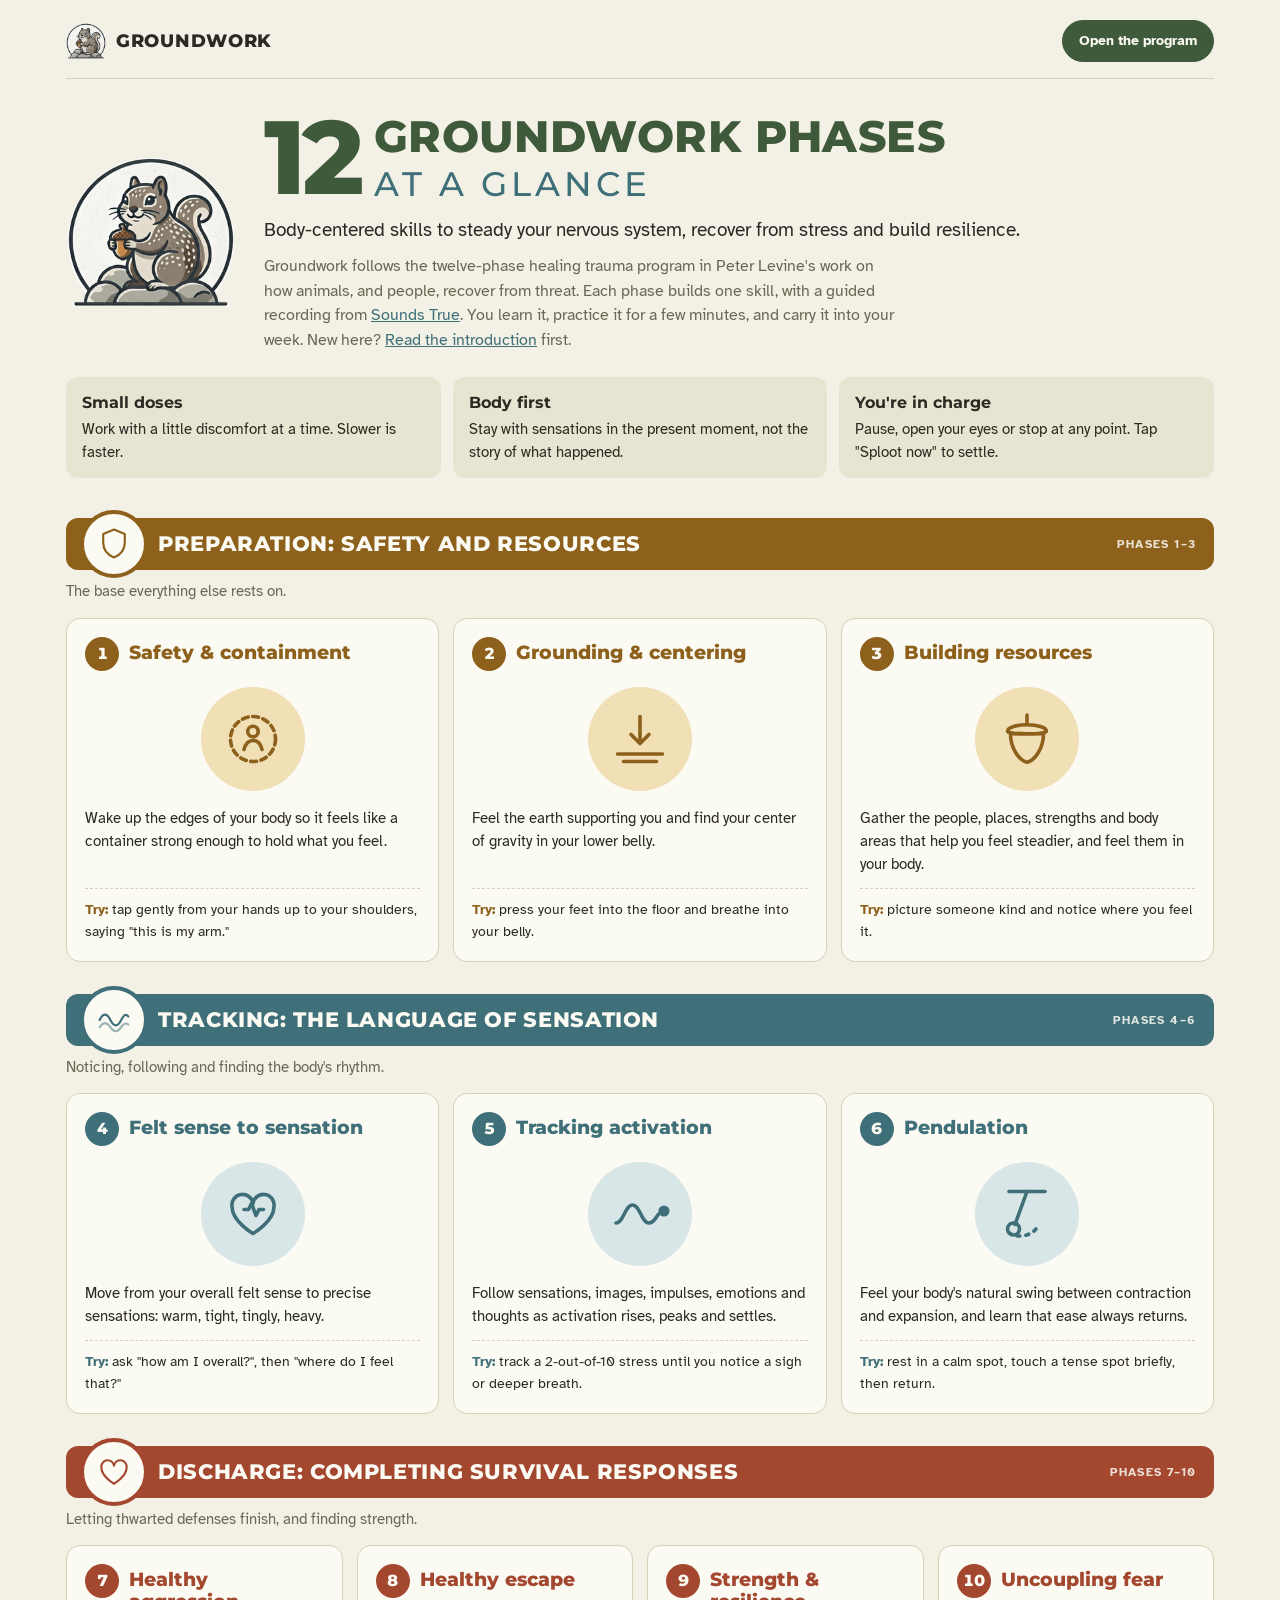
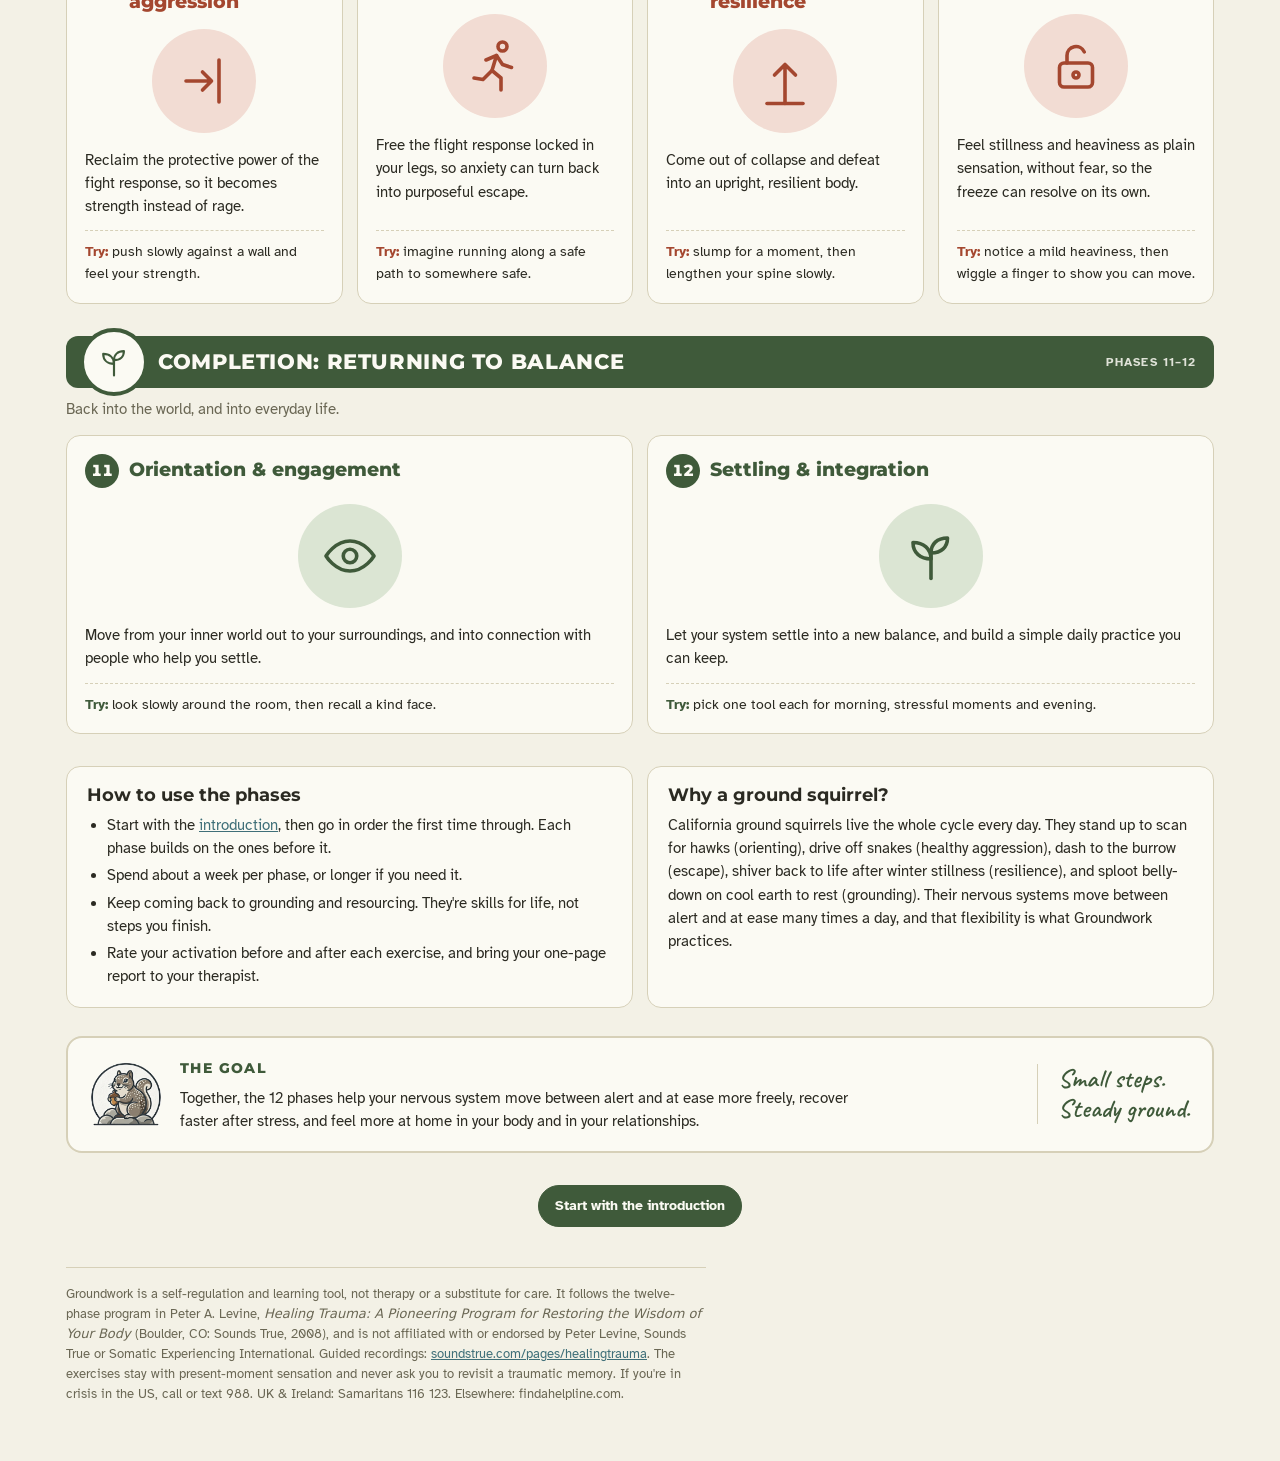
==== commit 1a24ddb6: "Cite Healing Trauma and link to its Sounds True recordings Each phase's audio block links to Peter L" ====
--- a/about.html
+++ b/about.html
@@ -10,7 +10,7 @@
 <link rel="preconnect" href="https://fonts.googleapis.com">
 <link rel="stylesheet" href="https://fonts.googleapis.com/css2?family=Caveat:wght@600&family=Montserrat:wght@500;700;800&family=Atkinson+Hyperlegible:ital,wght@0,400;0,700;1,400&display=swap">
 <style>
-/* Layout: an infographic poster. Logo and title on top, then the 12 phases as numbered cards in three stages (foundation → awareness → integration), four per row on desktop, one column on phones. Tokens match index.html. */
+/* Layout: an infographic poster. Logo and title on top, then the 12 phases as numbered cards in four stages (preparation → tracking → discharge → completion), up to four per row on desktop, one column on phones. Tokens match index.html. */
 :root {
   --bg: #f3f1e6; --surface: #fbfaf3; --sunk: #e8e4d2; --ink: #2b2a22; --muted: #6a6754; --line: #d6d0b8;
   --grass: #c08a2e; --grass-soft: #f1dfb6; --oak: #3f5a3a; --oak-soft: #dbe5d3; --calm: #3f6f78; --calm-soft: #d8e6e8; --amber: #8d611c; --adobe: #a4472f; --adobe-soft: #f2dcd3;
@@ -110,7 +110,7 @@
     <div>
       <h1><span class="big">12</span><span class="stack"><span class="l1">Groundwork phases</span><span class="l2">at a glance</span></span></h1>
       <p class="lede">Body-centered skills to steady your nervous system, recover from stress and build resilience.</p>
-      <p>Groundwork follows the twelve-phase healing trauma program in Peter Levine's work on how animals, and people, recover from threat. Each phase builds one skill, with a guided audio track. You learn it, practice it for a few minutes, and carry it into your week. New here? <a href="./#intro">Read the introduction</a> first.</p>
+      <p>Groundwork follows the twelve-phase healing trauma program in Peter Levine's work on how animals, and people, recover from threat. Each phase builds one skill, with a guided recording from <a href="https://www.soundstrue.com/pages/healingtrauma">Sounds True</a>. You learn it, practice it for a few minutes, and carry it into your week. New here? <a href="./#intro">Read the introduction</a> first.</p>
     </div>
   </header>
 
@@ -244,7 +244,7 @@
 
   <div class="cta"><a class="btn primary" href="./#intro">Start with the introduction</a></div>
 
-  <footer>Groundwork is a self-regulation and learning tool, not therapy or a substitute for care. It is inspired by body-based trauma approaches, including Peter Levine's work, and is not affiliated with or endorsed by Somatic Experiencing International. The exercises stay with present-moment sensation and never ask you to revisit a traumatic memory. If you're in crisis in the US, call or text 988. UK &amp; Ireland: Samaritans 116 123. Elsewhere: findahelpline.com.</footer>
+  <footer>Groundwork is a self-regulation and learning tool, not therapy or a substitute for care. It follows the twelve-phase program in Peter A. Levine, <i>Healing Trauma: A Pioneering Program for Restoring the Wisdom of Your Body</i> (Boulder, CO: Sounds True, 2008), and is not affiliated with or endorsed by Peter Levine, Sounds True or Somatic Experiencing International. Guided recordings: <a href="https://www.soundstrue.com/pages/healingtrauma">soundstrue.com/pages/healingtrauma</a>. The exercises stay with present-moment sensation and never ask you to revisit a traumatic memory. If you're in crisis in the US, call or text 988. UK &amp; Ireland: Samaritans 116 123. Elsewhere: findahelpline.com.</footer>
 </div>
 </body>
 </html>
